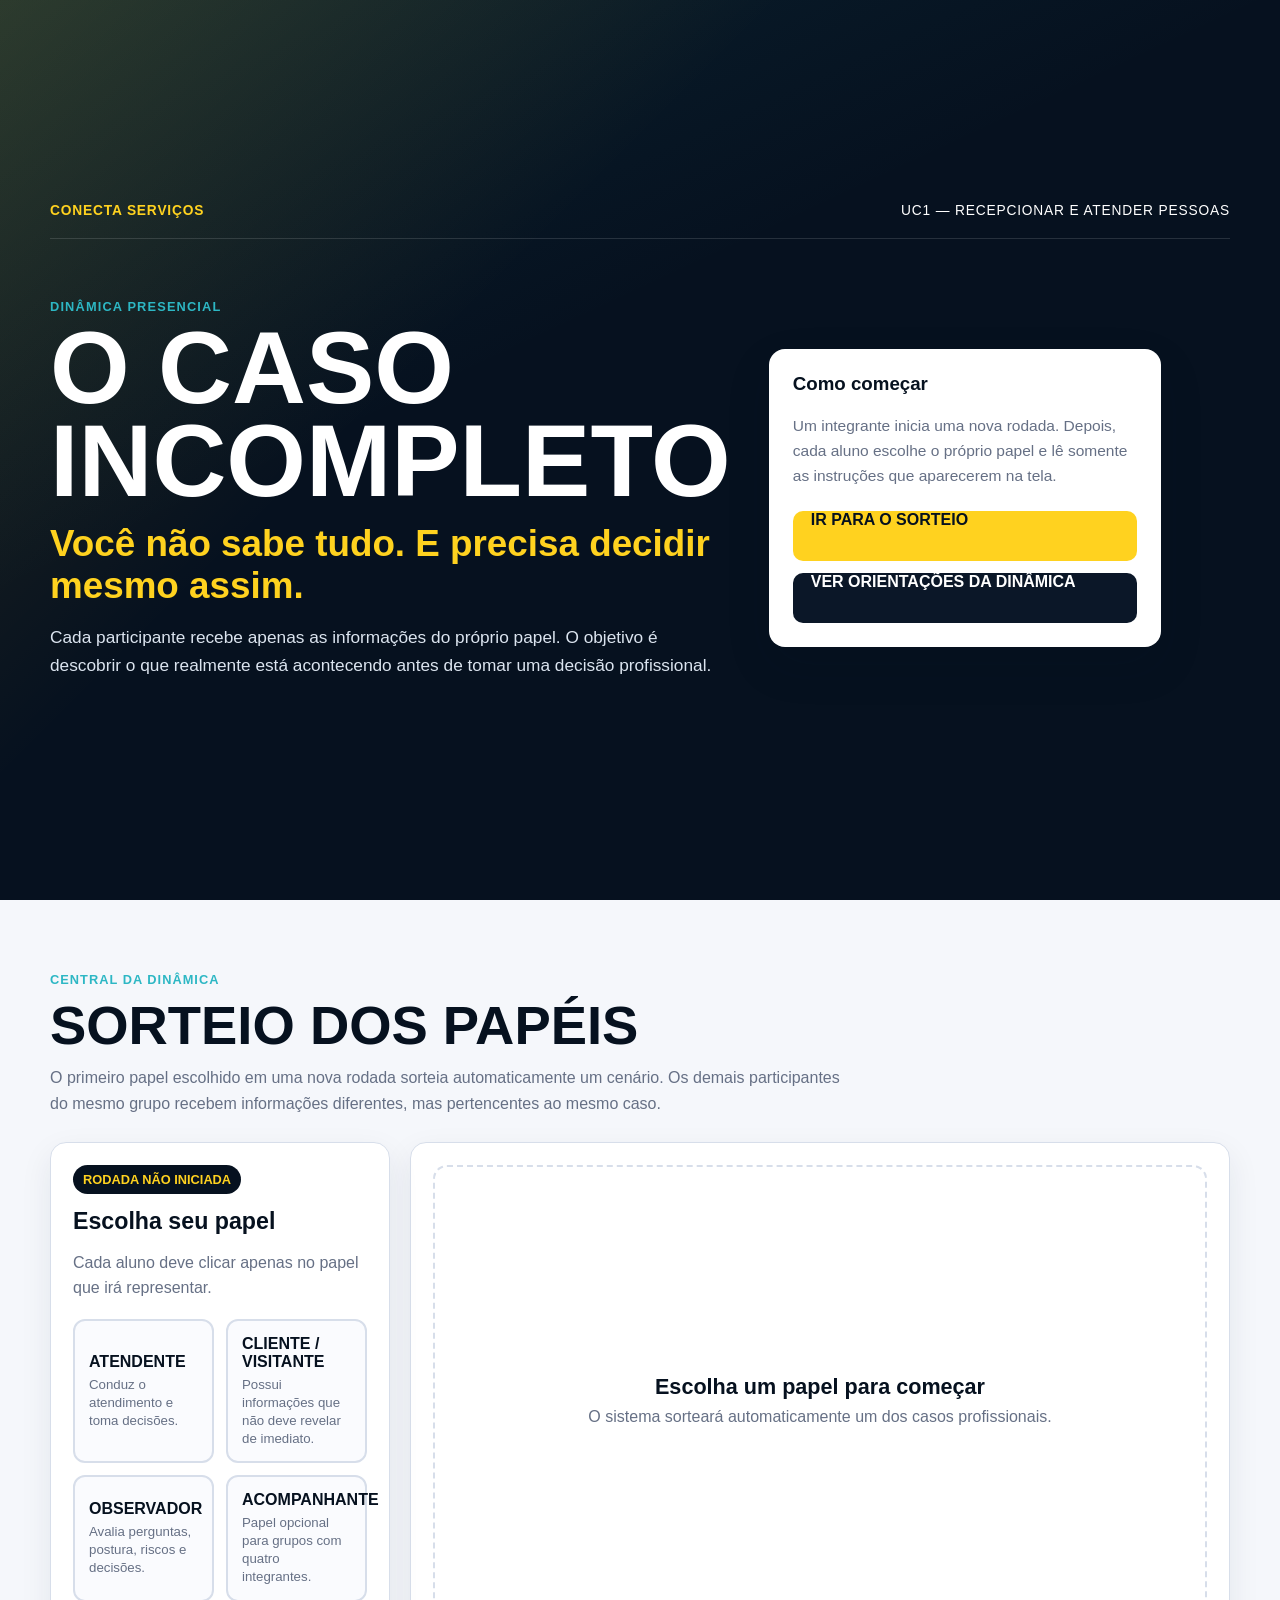
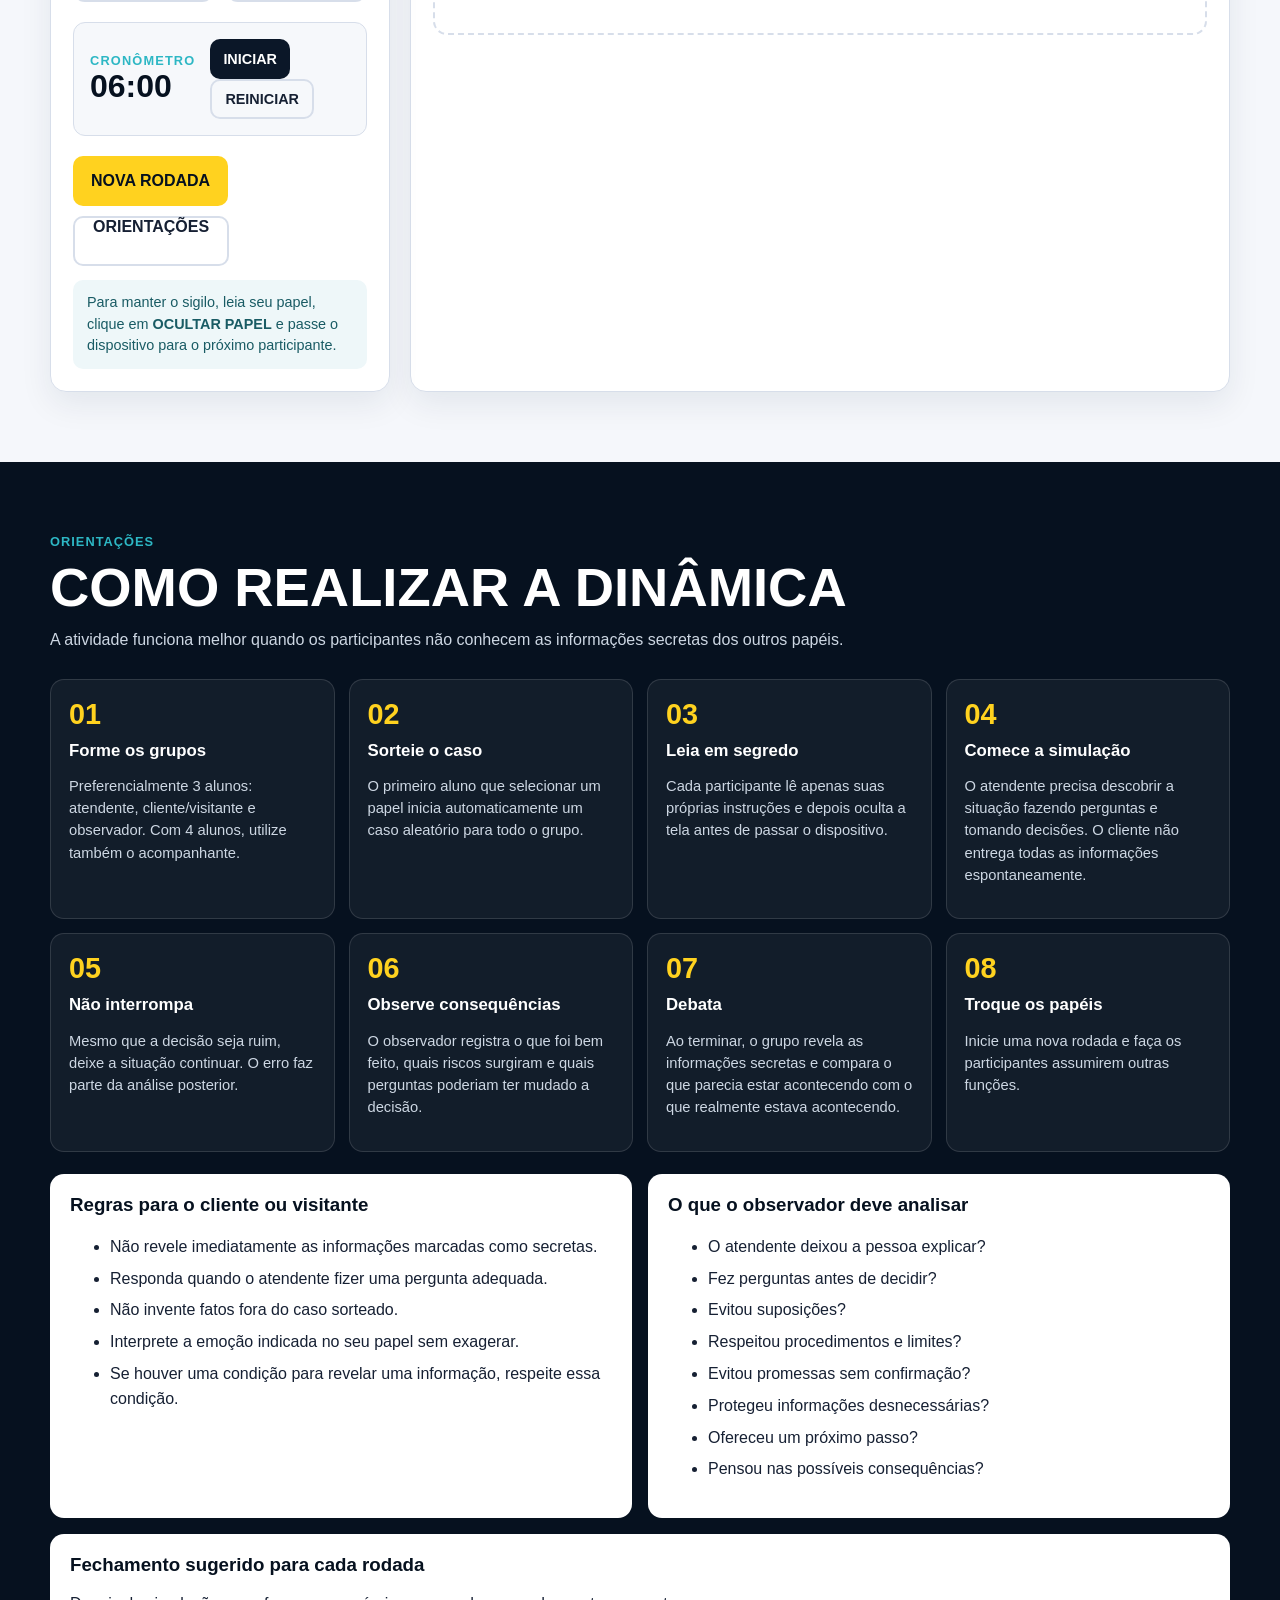
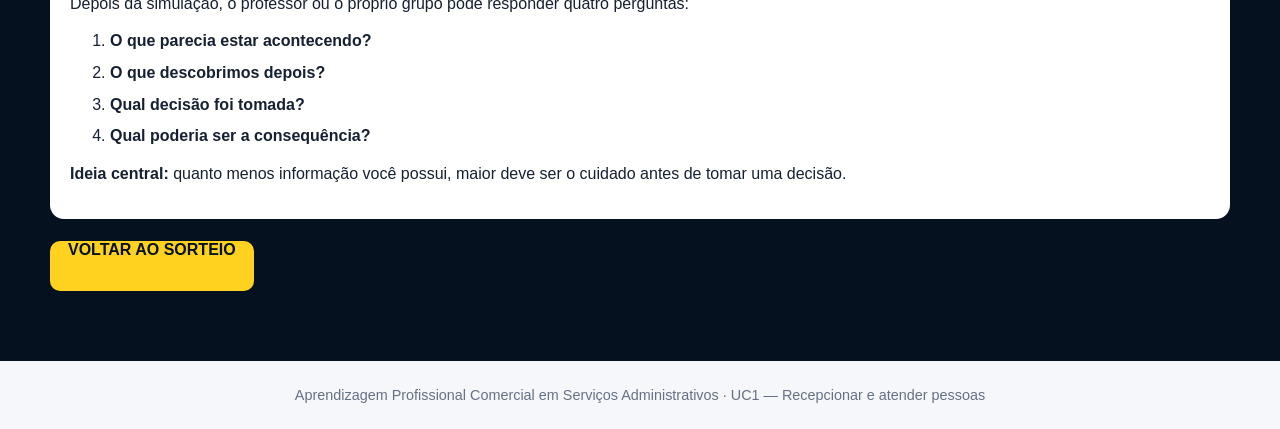
==== dinamica1_uc1.html @ 10988200 "enviando versão inicial dinamica 01" ====
<!DOCTYPE html>
<html lang="pt-BR">
<head>
<meta charset="UTF-8">
<meta name="viewport" content="width=device-width, initial-scale=1.0">
<title>Dinâmica — O Caso Incompleto | UC1</title>
<style>
:root{
  --navy:#06111f;
  --navy2:#0b1728;
  --navy3:#10243d;
  --yellow:#ffd21f;
  --white:#ffffff;
  --bg:#f5f7fb;
  --text:#162033;
  --muted:#667085;
  --line:#d7deea;
  --green:#168a4f;
  --greenSoft:#e8f7ef;
  --red:#bd2f2f;
  --redSoft:#fdeaea;
  --cyan:#2db7c4;
  --shadow:0 18px 45px rgba(6,17,31,.12);
}
*{box-sizing:border-box}
html{scroll-behavior:smooth}
body{
  margin:0;
  font-family:Arial,Helvetica,sans-serif;
  color:var(--text);
  background:var(--bg);
}
button{font:inherit}
a{text-decoration:none;color:inherit}
.hero{
  min-height:100vh;
  color:var(--white);
  background:
    linear-gradient(135deg,rgba(255,210,31,.14),transparent 36%),
    linear-gradient(155deg,rgba(45,183,196,.10),transparent 40%),
    var(--navy);
  display:flex;
  align-items:center;
  padding:32px 20px;
}
.hero-inner{
  width:min(1180px,100%);
  margin:auto;
}
.topline{
  display:flex;
  justify-content:space-between;
  gap:16px;
  align-items:center;
  padding-bottom:20px;
  border-bottom:1px solid rgba(255,255,255,.13);
  font-size:.86rem;
  text-transform:uppercase;
  letter-spacing:.06em;
}
.topline strong{color:var(--yellow)}
.hero-grid{
  display:grid;
  grid-template-columns:1.15fr .85fr;
  gap:38px;
  align-items:center;
  padding-top:60px;
}
.eyebrow{
  color:var(--cyan);
  font-weight:800;
  letter-spacing:.09em;
  text-transform:uppercase;
  font-size:.8rem;
}
h1{
  margin:8px 0 16px;
  font-size:clamp(3rem,8vw,6.7rem);
  line-height:.9;
  text-transform:uppercase;
  max-width:780px;
}
.hero h2{
  margin:0 0 16px;
  color:var(--yellow);
  font-size:clamp(1.4rem,3vw,2.3rem);
}
.hero p{
  color:#dbe4ef;
  font-size:1.08rem;
  line-height:1.6;
  max-width:760px;
}
.hero-card{
  background:var(--white);
  color:var(--text);
  border-radius:16px;
  padding:24px;
  box-shadow:var(--shadow);
}
.hero-card h3{margin-top:0;color:var(--navy)}
.hero-card p{color:var(--muted);font-size:.97rem}
.hero-actions{
  display:grid;
  gap:12px;
  margin-top:22px;
}
.btn{
  min-height:50px;
  border:0;
  border-radius:10px;
  padding:0 18px;
  font-weight:800;
  cursor:pointer;
  transition:.16s ease;
}
.btn:hover{transform:translateY(-1px)}
.btn-primary{background:var(--yellow);color:var(--navy)}
.btn-dark{background:var(--navy2);color:var(--white)}
.btn-outline{background:transparent;border:2px solid var(--line);color:var(--text)}
.btn-danger{background:var(--red);color:var(--white)}
.btn-small{min-height:40px;padding:0 13px;font-size:.9rem}
.section{
  width:min(1180px,calc(100% - 30px));
  margin:auto;
  padding:70px 0;
}
.section-title{
  margin-bottom:26px;
}
.section-title span{
  color:var(--cyan);
  font-size:.8rem;
  text-transform:uppercase;
  letter-spacing:.08em;
  font-weight:800;
}
.section-title h2{
  margin:6px 0 8px;
  color:var(--navy);
  font-size:clamp(2rem,5vw,3.4rem);
  text-transform:uppercase;
}
.section-title p{
  margin:0;
  color:var(--muted);
  line-height:1.6;
  max-width:800px;
}
.game-shell{
  display:grid;
  grid-template-columns:340px 1fr;
  gap:20px;
}
.panel{
  background:var(--white);
  border:1px solid var(--line);
  border-radius:16px;
  box-shadow:0 12px 32px rgba(16,36,61,.08);
  padding:22px;
}
.round-panel{
  position:sticky;
  top:16px;
  align-self:start;
}
.round-code{
  display:inline-block;
  padding:7px 10px;
  border-radius:999px;
  background:var(--navy);
  color:var(--yellow);
  font-weight:900;
  font-size:.8rem;
}
.round-panel h3{font-size:1.45rem;margin:14px 0 8px;color:var(--navy)}
.round-panel p{color:var(--muted);line-height:1.55}
.role-grid{
  display:grid;
  grid-template-columns:repeat(2,minmax(0,1fr));
  gap:12px;
  margin-top:18px;
}
.role-btn{
  min-height:88px;
  border:2px solid var(--line);
  background:#fafbfe;
  border-radius:12px;
  padding:14px;
  text-align:left;
  cursor:pointer;
  transition:.16s ease;
}
.role-btn:hover,.role-btn.active{
  border-color:var(--yellow);
  background:#fff9dc;
}
.role-btn strong{display:block;color:var(--navy);font-size:1rem}
.role-btn span{display:block;margin-top:5px;color:var(--muted);font-size:.83rem;line-height:1.35}
.play-area{
  min-height:520px;
}
.placeholder{
  min-height:470px;
  display:grid;
  place-items:center;
  text-align:center;
  border:2px dashed var(--line);
  border-radius:14px;
  color:var(--muted);
  padding:30px;
}
.placeholder strong{
  display:block;
  color:var(--navy);
  font-size:1.35rem;
  margin-bottom:8px;
}
.secret-card{
  display:none;
}
.secret-card.visible{display:block}
.secret-head{
  display:flex;
  justify-content:space-between;
  gap:16px;
  align-items:flex-start;
  margin-bottom:18px;
}
.secret-head h3{
  margin:5px 0 0;
  font-size:clamp(1.7rem,4vw,2.5rem);
  color:var(--navy);
}
.tag{
  display:inline-flex;
  align-items:center;
  padding:7px 10px;
  border-radius:999px;
  background:#eef3f8;
  color:var(--navy3);
  font-size:.76rem;
  font-weight:900;
  text-transform:uppercase;
}
.role-highlight{
  color:var(--yellow);
  background:var(--navy);
}
.scenario-box{
  border-left:6px solid var(--yellow);
  background:#fff9dd;
  padding:18px;
  border-radius:10px;
  margin:18px 0;
}
.scenario-box h4{margin:0 0 8px;color:var(--navy)}
.scenario-box p{margin:0;line-height:1.6}
.info-grid{
  display:grid;
  grid-template-columns:repeat(2,minmax(0,1fr));
  gap:12px;
  margin:18px 0;
}
.info-card{
  border:1px solid var(--line);
  background:#fbfcfe;
  border-radius:12px;
  padding:16px;
}
.info-card h4{margin:0 0 8px;color:var(--navy);font-size:.95rem}
.info-card p,.info-card li{color:var(--muted);line-height:1.5}
.info-card ul{padding-left:20px;margin:8px 0 0}
.secret{
  background:var(--redSoft);
  border-color:#f3bcbc;
}
.secret h4{color:var(--red)}
.goal{
  background:var(--greenSoft);
  border-color:#b8e4cc;
}
.goal h4{color:var(--green)}
.action-row{
  display:flex;
  flex-wrap:wrap;
  gap:10px;
  margin-top:20px;
}
.cover{
  display:none;
  min-height:470px;
  place-items:center;
  text-align:center;
  border-radius:14px;
  background:var(--navy);
  color:var(--white);
  padding:30px;
}
.cover.visible{display:grid}
.cover h3{font-size:2rem;margin:0 0 10px}
.cover p{color:#dbe4ef;max-width:540px}
.instructions{
  background:var(--navy);
  color:var(--white);
}
.instructions .section-title h2{color:var(--white)}
.instructions .section-title p{color:#cdd7e3}
.steps{
  display:grid;
  grid-template-columns:repeat(4,minmax(0,1fr));
  gap:14px;
}
.step{
  border:1px solid rgba(255,255,255,.13);
  border-radius:14px;
  padding:18px;
  background:rgba(255,255,255,.05);
}
.step strong{
  display:block;
  color:var(--yellow);
  font-size:1.8rem;
  margin-bottom:10px;
}
.step h3{margin:0 0 8px;font-size:1.05rem}
.step p{color:#cdd7e3;line-height:1.5;font-size:.92rem}
.rules-grid{
  margin-top:22px;
  display:grid;
  grid-template-columns:1fr 1fr;
  gap:16px;
}
.rules-card{
  background:var(--white);
  color:var(--text);
  border-radius:14px;
  padding:20px;
}
.rules-card h3{margin-top:0;color:var(--navy)}
.rules-card li{line-height:1.55;margin-bottom:7px}
.timer-box{
  margin-top:20px;
  display:flex;
  align-items:center;
  justify-content:space-between;
  gap:15px;
  padding:16px;
  background:#f6f8fb;
  border:1px solid var(--line);
  border-radius:12px;
}
.timer{
  font-size:2rem;
  color:var(--navy);
  font-weight:900;
  font-variant-numeric:tabular-nums;
}
.footer{
  padding:26px 16px;
  text-align:center;
  color:var(--muted);
  font-size:.9rem;
}
.notice{
  padding:12px 14px;
  border-radius:10px;
  background:#eef7f9;
  color:#195b64;
  font-size:.9rem;
  line-height:1.5;
  margin-top:14px;
}
@media(max-width:900px){
  .hero-grid,.game-shell{grid-template-columns:1fr}
  .round-panel{position:static}
  .steps{grid-template-columns:repeat(2,minmax(0,1fr))}
}
@media(max-width:620px){
  .hero{padding:20px 12px}
  .topline{flex-direction:column;align-items:flex-start}
  .hero-grid{padding-top:35px}
  .role-grid,.info-grid,.rules-grid,.steps{grid-template-columns:1fr}
  .secret-head{flex-direction:column}
  .action-row .btn{width:100%}
  .timer-box{flex-direction:column;align-items:stretch}
}
</style>
</head>
<body>

<section class="hero">
  <div class="hero-inner">
    <div class="topline">
      <strong>CONECTA SERVIÇOS</strong>
      <span>UC1 — Recepcionar e atender pessoas</span>
    </div>

    <div class="hero-grid">
      <div>
        <div class="eyebrow">Dinâmica presencial</div>
        <h1>O CASO INCOMPLETO</h1>
        <h2>Você não sabe tudo. E precisa decidir mesmo assim.</h2>
        <p>
          Cada participante recebe apenas as informações do próprio papel.
          O objetivo é descobrir o que realmente está acontecendo antes de tomar uma decisão profissional.
        </p>
      </div>

      <aside class="hero-card">
        <h3>Como começar</h3>
        <p>Um integrante inicia uma nova rodada. Depois, cada aluno escolhe o próprio papel e lê somente as instruções que aparecerem na tela.</p>
        <div class="hero-actions">
          <a href="#sorteio" class="btn btn-primary">IR PARA O SORTEIO</a>
          <a href="#orientacoes" class="btn btn-dark">VER ORIENTAÇÕES DA DINÂMICA</a>
        </div>
      </aside>
    </div>
  </div>
</section>

<section id="sorteio" class="section">
  <div class="section-title">
    <span>Central da dinâmica</span>
    <h2>Sorteio dos papéis</h2>
    <p>
      O primeiro papel escolhido em uma nova rodada sorteia automaticamente um cenário.
      Os demais participantes do mesmo grupo recebem informações diferentes, mas pertencentes ao mesmo caso.
    </p>
  </div>

  <div class="game-shell">
    <aside class="panel round-panel">
      <span id="codigoRodada" class="round-code">RODADA NÃO INICIADA</span>
      <h3>Escolha seu papel</h3>
      <p>Cada aluno deve clicar apenas no papel que irá representar.</p>

      <div class="role-grid">
        <button class="role-btn" data-role="atendente">
          <strong>ATENDENTE</strong>
          <span>Conduz o atendimento e toma decisões.</span>
        </button>
        <button class="role-btn" data-role="cliente">
          <strong>CLIENTE / VISITANTE</strong>
          <span>Possui informações que não deve revelar de imediato.</span>
        </button>
        <button class="role-btn" data-role="observador">
          <strong>OBSERVADOR</strong>
          <span>Avalia perguntas, postura, riscos e decisões.</span>
        </button>
        <button class="role-btn" data-role="acompanhante">
          <strong>ACOMPANHANTE</strong>
          <span>Papel opcional para grupos com quatro integrantes.</span>
        </button>
      </div>

      <div class="timer-box">
        <div>
          <div class="eyebrow">Cronômetro</div>
          <div id="timer" class="timer">06:00</div>
        </div>
        <div>
          <button id="btnTimer" class="btn btn-dark btn-small">INICIAR</button>
          <button id="btnResetTimer" class="btn btn-outline btn-small">REINICIAR</button>
        </div>
      </div>

      <div class="action-row">
        <button id="novaRodada" class="btn btn-primary">NOVA RODADA</button>
        <a href="#orientacoes" class="btn btn-outline">ORIENTAÇÕES</a>
      </div>

      <div class="notice">
        Para manter o sigilo, leia seu papel, clique em <strong>OCULTAR PAPEL</strong> e passe o dispositivo para o próximo participante.
      </div>
    </aside>

    <main class="panel play-area">
      <div id="placeholder" class="placeholder">
        <div>
          <strong>Escolha um papel para começar</strong>
          <span>O sistema sorteará automaticamente um dos casos profissionais.</span>
        </div>
      </div>

      <div id="secretCard" class="secret-card">
        <div class="secret-head">
          <div>
            <span id="papelTag" class="tag role-highlight">PAPEL</span>
            <h3 id="papelTitulo">Papel</h3>
          </div>
          <span id="cenarioTag" class="tag">CASO</span>
        </div>

        <div class="scenario-box">
          <h4>Situação inicial</h4>
          <p id="situacaoTexto"></p>
        </div>

        <div id="infoGrid" class="info-grid"></div>

        <div class="action-row">
          <button id="ocultarPapel" class="btn btn-dark">OCULTAR PAPEL</button>
          <button id="sortearOutroMesmoPapel" class="btn btn-outline">NOVO CASO PARA ESTE PAPEL</button>
        </div>
      </div>

      <div id="cover" class="cover">
        <div>
          <h3>Papel ocultado</h3>
          <p>Passe o dispositivo para o próximo participante. Ele deve escolher apenas o próprio papel.</p>
          <button id="voltarEscolha" class="btn btn-primary">ESCOLHER OUTRO PAPEL</button>
        </div>
      </div>
    </main>
  </div>
</section>

<section id="orientacoes" class="instructions">
  <div class="section">
    <div class="section-title">
      <span>Orientações</span>
      <h2>Como realizar a dinâmica</h2>
      <p>
        A atividade funciona melhor quando os participantes não conhecem as informações secretas dos outros papéis.
      </p>
    </div>

    <div class="steps">
      <article class="step">
        <strong>01</strong>
        <h3>Forme os grupos</h3>
        <p>Preferencialmente 3 alunos: atendente, cliente/visitante e observador. Com 4 alunos, utilize também o acompanhante.</p>
      </article>

      <article class="step">
        <strong>02</strong>
        <h3>Sorteie o caso</h3>
        <p>O primeiro aluno que selecionar um papel inicia automaticamente um caso aleatório para todo o grupo.</p>
      </article>

      <article class="step">
        <strong>03</strong>
        <h3>Leia em segredo</h3>
        <p>Cada participante lê apenas suas próprias instruções e depois oculta a tela antes de passar o dispositivo.</p>
      </article>

      <article class="step">
        <strong>04</strong>
        <h3>Comece a simulação</h3>
        <p>O atendente precisa descobrir a situação fazendo perguntas e tomando decisões. O cliente não entrega todas as informações espontaneamente.</p>
      </article>

      <article class="step">
        <strong>05</strong>
        <h3>Não interrompa</h3>
        <p>Mesmo que a decisão seja ruim, deixe a situação continuar. O erro faz parte da análise posterior.</p>
      </article>

      <article class="step">
        <strong>06</strong>
        <h3>Observe consequências</h3>
        <p>O observador registra o que foi bem feito, quais riscos surgiram e quais perguntas poderiam ter mudado a decisão.</p>
      </article>

      <article class="step">
        <strong>07</strong>
        <h3>Debata</h3>
        <p>Ao terminar, o grupo revela as informações secretas e compara o que parecia estar acontecendo com o que realmente estava acontecendo.</p>
      </article>

      <article class="step">
        <strong>08</strong>
        <h3>Troque os papéis</h3>
        <p>Inicie uma nova rodada e faça os participantes assumirem outras funções.</p>
      </article>
    </div>

    <div class="rules-grid">
      <article class="rules-card">
        <h3>Regras para o cliente ou visitante</h3>
        <ul>
          <li>Não revele imediatamente as informações marcadas como secretas.</li>
          <li>Responda quando o atendente fizer uma pergunta adequada.</li>
          <li>Não invente fatos fora do caso sorteado.</li>
          <li>Interprete a emoção indicada no seu papel sem exagerar.</li>
          <li>Se houver uma condição para revelar uma informação, respeite essa condição.</li>
        </ul>
      </article>

      <article class="rules-card">
        <h3>O que o observador deve analisar</h3>
        <ul>
          <li>O atendente deixou a pessoa explicar?</li>
          <li>Fez perguntas antes de decidir?</li>
          <li>Evitou suposições?</li>
          <li>Respeitou procedimentos e limites?</li>
          <li>Evitou promessas sem confirmação?</li>
          <li>Protegeu informações desnecessárias?</li>
          <li>Ofereceu um próximo passo?</li>
          <li>Pensou nas possíveis consequências?</li>
        </ul>
      </article>
    </div>

    <div class="rules-card" style="margin-top:16px">
      <h3>Fechamento sugerido para cada rodada</h3>
      <p>Depois da simulação, o professor ou o próprio grupo pode responder quatro perguntas:</p>
      <ol>
        <li><strong>O que parecia estar acontecendo?</strong></li>
        <li><strong>O que descobrimos depois?</strong></li>
        <li><strong>Qual decisão foi tomada?</strong></li>
        <li><strong>Qual poderia ser a consequência?</strong></li>
      </ol>
      <p><strong>Ideia central:</strong> quanto menos informação você possui, maior deve ser o cuidado antes de tomar uma decisão.</p>
    </div>

    <div class="action-row" style="margin-top:22px">
      <a href="#sorteio" class="btn btn-primary">VOLTAR AO SORTEIO</a>
    </div>
  </div>
</section>

<footer class="footer">
  Aprendizagem Profissional Comercial em Serviços Administrativos · UC1 — Recepcionar e atender pessoas
</footer>

<script>
const cenarios = [
  {
    id:"C01",
    titulo:"A terceira tentativa",
    situacao:"Um cliente chega à recepção irritado dizendo que já tentou resolver o mesmo problema outras vezes.",
    atendente:{
      objetivo:"Descobrir o que aconteceu antes de decidir como encaminhar.",
      informacoes:[
        "Você não participou dos atendimentos anteriores.",
        "O cliente demonstra irritação e fala em tom mais alto.",
        "Você pode consultar o histórico apenas depois de identificar corretamente a demanda."
      ],
      alerta:"Não assuma imediatamente que o cliente está certo ou errado.",
      meta:"Acolher sem assumir culpa e investigar antes de prometer qualquer solução."
    },
    cliente:{
      objetivo:"Você quer que alguém finalmente dê atenção ao seu problema.",
      informacoes:[
        "Você procurou atendimento duas vezes antes.",
        "Na primeira vez recebeu uma orientação incompleta.",
        "Na segunda vez foi encaminhado para outro setor e saiu sem resposta."
      ],
      segredo:"Você ainda não abriu um protocolo formal. Só conte isso se perguntarem se existe número de protocolo, registro ou comprovante de atendimento.",
      comportamento:"Comece irritado. Se o atendente demonstrar atenção e fizer perguntas objetivas, reduza gradualmente o tom."
    },
    observador:{
      objetivo:"Observar se o atendente separa emoção de fato.",
      criterios:[
        "Deixou o cliente explicar sem interromper?",
        "Fez perguntas sobre tentativas anteriores?",
        "Verificou se existe registro ou protocolo?",
        "Evitou entrar em confronto?",
        "Evitou prometer solução imediata?"
      ],
      risco:"Responder defensivamente pode transformar a frustração do cliente em conflito pessoal."
    },
    acompanhante:{
      objetivo:"Papel opcional: você é outro cliente aguardando e presencia a situação.",
      informacoes:[
        "Você começa a demonstrar impaciência com a demora.",
        "Se o atendente ignorar completamente a fila, pergunte quanto tempo ainda vai demorar."
      ],
      segredo:"Seu papel serve para aumentar a pressão do ambiente, não para interferir no problema principal."
    }
  },
  {
    id:"C02",
    titulo:"Só apontar não resolveu",
    situacao:"Um visitante precisa chegar a uma sala que fica em uma área pouco conhecida do prédio.",
    atendente:{
      objetivo:"Orientar de forma suficiente para que a pessoa consiga chegar ao local.",
      informacoes:[
        "O setor fica no segundo corredor, após uma porta de vidro, sala 8.",
        "A sinalização do corredor está parcialmente encoberta.",
        "Você não pode abandonar a recepção naquele momento."
      ],
      alerta:"Apenas apontar o corredor pode não ser suficiente.",
      meta:"Dar referências claras e informar o que a pessoa deve fazer se não encontrar o local."
    },
    cliente:{
      objetivo:"Encontrar a sala correta sem parecer perdido.",
      informacoes:[
        "Você nunca esteve no prédio.",
        "Você tem dificuldade de memorizar instruções muito longas.",
        "Você não quer admitir de imediato que está confuso."
      ],
      segredo:"Se o atendente apenas apontar ou usar instruções vagas, siga a orientação e depois diga que não encontrou.",
      comportamento:"Se a orientação for detalhada e houver confirmação, diga que compreendeu."
    },
    observador:{
      objetivo:"Avaliar a qualidade da orientação.",
      criterios:[
        "O atendente utilizou referências claras?",
        "Evitou orientação vaga como 'é ali'?",
        "Confirmou se a pessoa entendeu?",
        "Ofereceu um próximo passo caso ela não encontrasse?"
      ],
      risco:"Informação insuficiente pode gerar retorno, retrabalho e frustração."
    },
    acompanhante:{
      objetivo:"Papel opcional: você está passando pelo local e parece conhecer o prédio.",
      informacoes:[
        "Não ajude espontaneamente.",
        "Se o atendente transferir a responsabilidade para você, demonstre surpresa."
      ],
      segredo:"O atendente não deve simplesmente terceirizar a orientação para qualquer pessoa."
    }
  },
  {
    id:"C03",
    titulo:"Ele me conhece",
    situacao:"Um visitante quer entrar para falar com o gerente sem estar agendado.",
    atendente:{
      objetivo:"Manter o procedimento sem criar confronto desnecessário.",
      informacoes:[
        "A empresa exige confirmação antes de liberar visitantes.",
        "O gerente está no prédio.",
        "Você não sabe se o gerente conhece realmente a pessoa."
      ],
      alerta:"Conhecer alguém não substitui autorização.",
      meta:"Explicar o limite e verificar disponibilidade antes de liberar acesso."
    },
    cliente:{
      objetivo:"Convencer o atendente a deixar você entrar.",
      informacoes:[
        "Você realmente conhece o gerente.",
        "Já esteve na empresa outras vezes.",
        "Hoje você não possui agendamento."
      ],
      segredo:"Só revele que não tem agendamento se perguntarem diretamente.",
      comportamento:"Insista duas vezes usando a frase 'Ele me conhece, é só falar meu nome'."
    },
    observador:{
      objetivo:"Observar se o atendente mantém firmeza sem ser agressivo.",
      criterios:[
        "Confirmou se existia agendamento?",
        "Explicou o procedimento?",
        "Verificou a disponibilidade?",
        "Evitou liberar acesso apenas pela insistência?",
        "Ofereceu alternativa?"
      ],
      risco:"A quebra de procedimento pode expor reuniões, informações e pessoas."
    },
    acompanhante:{
      objetivo:"Papel opcional: você é colega do visitante.",
      informacoes:[
        "Reforce que vocês já estiveram ali antes.",
        "Diga que será 'só um minuto'."
      ],
      segredo:"Seu papel é testar se a pressão social altera a decisão do atendente."
    }
  },
  {
    id:"C04",
    titulo:"É rapidinho",
    situacao:"Um conhecido do atendente chega enquanto há outras pessoas aguardando.",
    atendente:{
      objetivo:"Separar relação pessoal de responsabilidade profissional.",
      informacoes:[
        "Existe uma pequena fila.",
        "O conhecido não possui prioridade registrada.",
        "O assunto dele pode ser atendido normalmente pela ordem."
      ],
      alerta:"Rapidez não significa prioridade.",
      meta:"Manter a ordem sem tratar o conhecido de forma hostil."
    },
    cliente:{
      objetivo:"Conseguir ser atendido antes dos demais.",
      informacoes:[
        "Você conhece o atendente fora do trabalho.",
        "Seu assunto realmente pode levar poucos minutos.",
        "Você não possui urgência nem prioridade."
      ],
      segredo:"Não diga espontaneamente que não existe urgência. Se perguntarem, admita.",
      comportamento:"Use frases como 'é rapidinho' e 'você sabe que eu não demoro'."
    },
    observador:{
      objetivo:"Avaliar imparcialidade e coerência.",
      criterios:[
        "O atendente verificou se existia urgência real?",
        "Manteve a ordem de atendimento?",
        "Evitou favorecimento?",
        "Explicou a decisão de modo respeitoso?"
      ],
      risco:"Pequenas exceções podem gerar sensação de injustiça e perda de confiança."
    },
    acompanhante:{
      objetivo:"Você é uma pessoa da fila.",
      informacoes:[
        "Você chegou antes do conhecido.",
        "Se ele for atendido primeiro, pergunte por que a ordem não foi respeitada."
      ],
      segredo:"Não reclame se o atendente mantiver a ordem."
    }
  },
  {
    id:"C05",
    titulo:"Todo mundo já sabe",
    situacao:"Circula na empresa um comentário de que uma gerente poderá sair do cargo.",
    atendente:{
      objetivo:"Diferenciar rumor de informação autorizada.",
      informacoes:[
        "Você ouviu dois funcionários comentando o assunto.",
        "Não existe comunicado oficial.",
        "A pessoa que pergunta não explicou por que quer saber."
      ],
      alerta:"Ouvir uma informação não significa estar autorizado a divulgá-la.",
      meta:"Não confirmar rumor e manter a comunicação baseada em informações oficiais."
    },
    cliente:{
      objetivo:"Descobrir se a gerente realmente vai sair.",
      informacoes:[
        "Você ouviu o boato fora da empresa.",
        "Você conhece alguém que trabalha no local.",
        "Você tenta confirmar dizendo que 'todo mundo já sabe'."
      ],
      segredo:"Você não possui nenhuma fonte oficial.",
      comportamento:"Tente obter pelo menos uma confirmação indireta do atendente."
    },
    observador:{
      objetivo:"Avaliar responsabilidade sobre informações.",
      criterios:[
        "O atendente evitou confirmar algo não oficial?",
        "Evitou dizer 'ouvi falar'?",
        "Diferenciou informação pública de interna?",
        "Manteve discrição?"
      ],
      risco:"Uma informação falsa ou incompleta pode causar constrangimento, conflito e dano à reputação."
    },
    acompanhante:{
      objetivo:"Papel opcional: você é um funcionário que passa pela recepção.",
      informacoes:[
        "Você faz um comentário ambíguo: 'Esse assunto está dando o que falar'."
      ],
      segredo:"Seu comentário não confirma nada. Observe se o atendente usa isso como prova."
    }
  },
  {
    id:"C06",
    titulo:"Não sei direito o que vim resolver",
    situacao:"Uma pessoa chega dizendo que foi orientada por um familiar a procurar a empresa, mas não sabe exatamente qual serviço precisa.",
    atendente:{
      objetivo:"Descobrir a necessidade sem constranger nem usar linguagem desnecessariamente técnica.",
      informacoes:[
        "A pessoa trouxe um papel impresso.",
        "O documento possui uma referência a atualização cadastral.",
        "Mais de um setor poderia parecer adequado à primeira vista."
      ],
      alerta:"Encaminhar sem compreender pode gerar novo deslocamento.",
      meta:"Fazer perguntas simples e usar linguagem que a pessoa compreenda."
    },
    cliente:{
      objetivo:"Conseguir ajuda mesmo sem saber explicar bem a demanda.",
      informacoes:[
        "Seu filho pediu que você trouxesse o papel.",
        "Você não sabe o significado de 'atualização cadastral'.",
        "Você se sente um pouco constrangido por não entender."
      ],
      segredo:"O papel informa que é necessário atualizar telefone e endereço do cadastro. Só mostre o documento se o atendente perguntar se você trouxe algo.",
      comportamento:"Se o atendente usar muitas siglas, diga que não entendeu."
    },
    observador:{
      objetivo:"Avaliar adequação da linguagem e investigação.",
      criterios:[
        "O atendente usou linguagem clara?",
        "Perguntou se havia documento ou orientação recebida?",
        "Evitou demonstrar impaciência?",
        "Confirmou a necessidade antes de encaminhar?"
      ],
      risco:"Linguagem excessivamente técnica pode afastar a pessoa e aumentar o erro."
    },
    acompanhante:{
      objetivo:"Papel opcional: você é o familiar que está disponível por telefone.",
      informacoes:[
        "Só participe se o atendente sugerir contato para esclarecer algo que não esteja no documento."
      ],
      segredo:"Você sabe que o objetivo é apenas atualizar telefone e endereço."
    }
  },
  {
    id:"C07",
    titulo:"A aparência decidiu antes da conversa",
    situacao:"Um cliente vestido de forma simples demonstra interesse por um serviço de alto valor.",
    atendente:{
      objetivo:"Atender com base na demanda real, não em suposições sobre aparência.",
      informacoes:[
        "O serviço possui opções básicas e premium.",
        "O cliente perguntou diretamente pela opção premium.",
        "Você não possui nenhuma informação financeira sobre ele."
      ],
      alerta:"A aparência não fornece dados confiáveis sobre capacidade ou interesse.",
      meta:"Apresentar a informação solicitada sem julgamento prévio."
    },
    cliente:{
      objetivo:"Obter informações sobre a opção premium.",
      informacoes:[
        "Você já pesquisou o serviço anteriormente.",
        "Você pretende contratar a opção mais completa.",
        "Você está vestido de maneira simples porque veio diretamente de outra atividade."
      ],
      segredo:"Você já possui orçamento para a contratação. Só mencione isso se perguntarem de forma profissional sobre faixa de investimento ou necessidade.",
      comportamento:"Observe se o atendente tenta empurrar automaticamente a opção mais barata."
    },
    observador:{
      objetivo:"Identificar estereótipos e tratamento desigual.",
      criterios:[
        "O atendente ouviu o pedido real?",
        "Presumiu capacidade financeira?",
        "Apresentou a opção solicitada?",
        "Manteve o mesmo nível de respeito?"
      ],
      risco:"Suposições baseadas em aparência podem gerar discriminação e perda de oportunidade."
    },
    acompanhante:{
      objetivo:"Papel opcional: você acompanha o cliente.",
      informacoes:[
        "Você está usando roupa social e fala de maneira formal.",
        "Não intervenha inicialmente."
      ],
      segredo:"Observe se o atendente passa a falar mais com você do que com o cliente principal."
    }
  },
  {
    id:"C08",
    titulo:"Fale comigo",
    situacao:"Uma pessoa com deficiência visual chega acompanhada para resolver uma demanda administrativa.",
    atendente:{
      objetivo:"Respeitar autonomia e oferecer apoio sem impor ajuda.",
      informacoes:[
        "A pessoa é capaz de explicar a própria necessidade.",
        "O acompanhante está próximo e pode tentar responder.",
        "O setor de destino fica em outra sala."
      ],
      alerta:"A presença do acompanhante não transforma a pessoa em espectadora do próprio atendimento.",
      meta:"Falar diretamente com a pessoa e perguntar se deseja auxílio para o deslocamento."
    },
    cliente:{
      objetivo:"Resolver sua demanda sendo tratado diretamente.",
      informacoes:[
        "Você consegue explicar tudo normalmente.",
        "Você aceita ajuda para chegar à outra sala.",
        "Prefere ser avisado antes de qualquer contato físico."
      ],
      segredo:"Se o atendente falar somente com seu acompanhante, pergunte: 'Você pode falar comigo, por favor?'",
      comportamento:"Responda diretamente quando for tratado diretamente."
    },
    observador:{
      objetivo:"Avaliar autonomia, respeito e oferta de ajuda.",
      criterios:[
        "O atendente falou com a pessoa principal?",
        "Perguntou antes de oferecer auxílio físico?",
        "Evitou pressupor incapacidade?",
        "Explicou o deslocamento?"
      ],
      risco:"Ajudar sem perguntar pode retirar autonomia e causar desconforto."
    },
    acompanhante:{
      objetivo:"Você acompanha a pessoa e tende a responder por ela.",
      informacoes:[
        "Nas duas primeiras perguntas, tente responder antes da pessoa.",
        "Se o atendente direcionar corretamente a conversa à pessoa, recue e deixe que ela responda."
      ],
      segredo:"Seu papel testa se o atendente consegue manter o foco na pessoa atendida."
    }
  },
  {
    id:"C09",
    titulo:"O sistema diz uma coisa",
    situacao:"Um cliente afirma ter recebido um prazo diferente daquele registrado no sistema.",
    atendente:{
      objetivo:"Verificar a divergência sem transformar a conversa em disputa.",
      informacoes:[
        "O sistema registra quarta-feira.",
        "O cliente afirma que alguém informou sexta-feira.",
        "Você não sabe quem teria fornecido a informação."
      ],
      alerta:"Sistema e cliente podem possuir partes diferentes da história.",
      meta:"Buscar a origem da divergência antes de concluir quem está certo."
    },
    cliente:{
      objetivo:"Fazer a empresa reconhecer o prazo que você acredita ter recebido.",
      informacoes:[
        "Você tem convicção de que ouviu sexta-feira.",
        "Você não lembra o nome da pessoa que informou.",
        "A conversa aconteceu por telefone."
      ],
      segredo:"Você anotou apenas 'sexta' em um papel, sem data, horário ou nome. Mostre somente se perguntarem se possui algum registro.",
      comportamento:"Fique firme, mas não agressivo."
    },
    observador:{
      objetivo:"Avaliar investigação e linguagem de confronto.",
      criterios:[
        "O atendente evitou dizer 'você está errado'?",
        "Perguntou sobre origem da informação?",
        "Buscou evidências disponíveis?",
        "Evitou prometer correção sem verificar?"
      ],
      risco:"Transformar divergência em disputa pessoal dificulta encontrar a origem do erro."
    },
    acompanhante:{
      objetivo:"Papel opcional: você estava com o cliente no dia da ligação.",
      informacoes:[
        "Você lembra que ele comentou sobre sexta-feira depois da ligação, mas não ouviu a conversa."
      ],
      segredo:"Seu relato não confirma o que realmente foi dito ao telefone."
    }
  },
  {
    id:"C10",
    titulo:"Ele está, mas não pode atender",
    situacao:"Um visitante pergunta se o gerente está na empresa. O gerente está no local, mas pediu que não fosse interrompido.",
    atendente:{
      objetivo:"Ser verdadeiro sem expor informações internas desnecessárias.",
      informacoes:[
        "O gerente está em reunião.",
        "Ele não autorizou interrupções.",
        "Você pode registrar a solicitação e contato do visitante."
      ],
      alerta:"Dizer toda a informação disponível não é sempre necessário para orientar.",
      meta:"Comunicar indisponibilidade de forma verdadeira e oferecer alternativa."
    },
    cliente:{
      objetivo:"Conseguir falar com o gerente naquele momento.",
      informacoes:[
        "Você acredita que o assunto é importante.",
        "Você não possui horário marcado.",
        "Você vai perguntar diretamente: 'Mas ele está aí dentro?'"
      ],
      segredo:"Seu assunto pode ser registrado e tratado depois; não existe emergência real.",
      comportamento:"Insista uma vez para saber se o gerente está fisicamente presente."
    },
    observador:{
      objetivo:"Avaliar discrição e precisão da resposta.",
      criterios:[
        "O atendente evitou mentir?",
        "Evitou expor detalhes desnecessários?",
        "Informou indisponibilidade?",
        "Ofereceu registro ou retorno?"
      ],
      risco:"Uma verdade dita sem contexto pode gerar interpretação negativa e conflito."
    },
    acompanhante:{
      objetivo:"Papel opcional: você é assistente do gerente.",
      informacoes:[
        "Você passou anteriormente a orientação: 'Não interromper durante a reunião'."
      ],
      segredo:"Você não precisa aparecer na cena, a menos que o atendente queira confirmar o procedimento."
    }
  },
  {
    id:"C11",
    titulo:"Rápido demais",
    situacao:"Há uma fila na recepção e o atendente sente pressão para reduzir o tempo de cada atendimento.",
    atendente:{
      objetivo:"Equilibrar agilidade e compreensão da demanda.",
      informacoes:[
        "Há cinco pessoas aguardando.",
        "Dois setores possuem nomes parecidos.",
        "Encaminhamentos errados costumam fazer as pessoas retornar à recepção."
      ],
      alerta:"Velocidade não é eficiência quando gera retrabalho.",
      meta:"Fazer perguntas mínimas suficientes antes de encaminhar."
    },
    cliente:{
      objetivo:"Resolver uma alteração em um contrato.",
      informacoes:[
        "Você diz inicialmente apenas: 'Preciso resolver um negócio do meu contrato'.",
        "O assunto é alteração de dados cadastrais.",
        "Você não sabe qual setor faz isso."
      ],
      segredo:"Só explique que é alteração de endereço se perguntarem o que exatamente precisa mudar.",
      comportamento:"Se o atendente perguntar apenas 'qual setor?', diga que não sabe."
    },
    observador:{
      objetivo:"Avaliar se a pressa prejudica a qualidade.",
      criterios:[
        "O atendente fez pergunta suficiente para identificar a demanda?",
        "Evita encaminhar no chute?",
        "Mantém comunicação objetiva?",
        "Reduz retrabalho?"
      ],
      risco:"Um atendimento de poucos segundos pode gerar vários minutos de retrabalho."
    },
    acompanhante:{
      objetivo:"Você é uma pessoa da fila demonstrando pressa.",
      informacoes:[
        "Olhe para o relógio e pergunte uma vez se vai demorar."
      ],
      segredo:"Seu papel aumenta a pressão para que o atendente tome atalhos."
    }
  },
  {
    id:"C12",
    titulo:"Promete que resolve hoje?",
    situacao:"Um cliente pressiona o atendente por uma garantia de prazo que ainda não foi confirmada pelo setor responsável.",
    atendente:{
      objetivo:"Administrar expectativa sem criar uma promessa que não pode garantir.",
      informacoes:[
        "O setor responsável ainda não respondeu.",
        "A solicitação pode levar até três dias úteis.",
        "Você pode registrar urgência, mas não definir sozinho o prazo."
      ],
      alerta:"Prometer para acalmar agora pode criar um problema maior depois.",
      meta:"Ser transparente, registrar urgência e explicar como ocorrerá o retorno."
    },
    cliente:{
      objetivo:"Conseguir a promessa de que tudo estará resolvido hoje.",
      informacoes:[
        "Você precisa da solução o quanto antes.",
        "Você acredita que insistir pode acelerar.",
        "Você não recebeu nenhum prazo oficial ainda."
      ],
      segredo:"Você aceitaria um retorno claro com protocolo e previsão realista, mas inicialmente insiste na garantia de hoje.",
      comportamento:"Pergunte duas vezes: 'Mas você garante que resolve hoje?'"
    },
    observador:{
      objetivo:"Avaliar gestão de expectativa e responsabilidade.",
      criterios:[
        "O atendente evitou promessa sem confirmação?",
        "Reconheceu a urgência?",
        "Explicou o que pode realmente fazer?",
        "Criou um próximo passo verificável?"
      ],
      risco:"Promessas sem controle aumentam frustração e reduzem confiança."
    },
    acompanhante:{
      objetivo:"Papel opcional: você é colega do atendente.",
      informacoes:[
        "Você comenta baixo: 'Fala que vai resolver hoje só para ele ir embora'."
      ],
      segredo:"Seu papel testa se o atendente cede à pressão interna por uma solução fácil."
    }
  }
];

let rodadaAtual = null;
let papelAtual = null;
let timerSegundos = 360;
let timerIntervalo = null;
let timerRodando = false;

const placeholder = document.getElementById("placeholder");
const secretCard = document.getElementById("secretCard");
const cover = document.getElementById("cover");
const papelTag = document.getElementById("papelTag");
const papelTitulo = document.getElementById("papelTitulo");
const cenarioTag = document.getElementById("cenarioTag");
const situacaoTexto = document.getElementById("situacaoTexto");
const infoGrid = document.getElementById("infoGrid");
const codigoRodada = document.getElementById("codigoRodada");
const timerEl = document.getElementById("timer");

function aleatorio(lista){
  return lista[Math.floor(Math.random()*lista.length)];
}

function novaRodada(forcarDiferente=false){
  let novo = aleatorio(cenarios);
  if(forcarDiferente && rodadaAtual && cenarios.length > 1){
    while(novo.id === rodadaAtual.id) novo = aleatorio(cenarios);
  }
  rodadaAtual = novo;
  papelAtual = null;
  codigoRodada.textContent = `RODADA ${novo.id} · ${novo.titulo.toUpperCase()}`;
  document.querySelectorAll(".role-btn").forEach(b=>b.classList.remove("active"));
  placeholder.style.display = "grid";
  secretCard.classList.remove("visible");
  cover.classList.remove("visible");
  reiniciarTimer();
}

function iniciarRodadaSeNecessario(){
  if(!rodadaAtual) novaRodada();
}

function tituloPapel(role){
  return {
    atendente:"ATENDENTE",
    cliente:"CLIENTE / VISITANTE",
    observador:"OBSERVADOR",
    acompanhante:"ACOMPANHANTE"
  }[role] || role.toUpperCase();
}

function montarLista(itens){
  if(!Array.isArray(itens)) return `<p>${itens || ""}</p>`;
  return `<ul>${itens.map(i=>`<li>${i}</li>`).join("")}</ul>`;
}

function revelarPapel(role){
  iniciarRodadaSeNecessario();
  papelAtual = role;
  const dados = rodadaAtual[role];

  document.querySelectorAll(".role-btn").forEach(b=>{
    b.classList.toggle("active", b.dataset.role === role);
  });

  papelTag.textContent = tituloPapel(role);
  papelTitulo.textContent = rodadaAtual.titulo;
  cenarioTag.textContent = `CASO ${rodadaAtual.id}`;
  situacaoTexto.textContent = rodadaAtual.situacao;

  let blocos = "";

  if(dados.objetivo){
    blocos += `
      <article class="info-card goal">
        <h4>Seu objetivo</h4>
        <p>${dados.objetivo}</p>
      </article>`;
  }

  if(dados.informacoes){
    blocos += `
      <article class="info-card">
        <h4>O que você sabe</h4>
        ${montarLista(dados.informacoes)}
      </article>`;
  }

  if(dados.segredo){
    blocos += `
      <article class="info-card secret">
        <h4>Informação secreta</h4>
        <p>${dados.segredo}</p>
      </article>`;
  }

  if(dados.comportamento){
    blocos += `
      <article class="info-card">
        <h4>Como interpretar</h4>
        <p>${dados.comportamento}</p>
      </article>`;
  }

  if(dados.alerta){
    blocos += `
      <article class="info-card secret">
        <h4>Cuidado</h4>
        <p>${dados.alerta}</p>
      </article>`;
  }

  if(dados.meta){
    blocos += `
      <article class="info-card goal">
        <h4>Resultado esperado</h4>
        <p>${dados.meta}</p>
      </article>`;
  }

  if(dados.criterios){
    blocos += `
      <article class="info-card goal">
        <h4>O que observar</h4>
        ${montarLista(dados.criterios)}
      </article>`;
  }

  if(dados.risco){
    blocos += `
      <article class="info-card secret">
        <h4>Risco principal</h4>
        <p>${dados.risco}</p>
      </article>`;
  }

  infoGrid.innerHTML = blocos;
  placeholder.style.display = "none";
  cover.classList.remove("visible");
  secretCard.classList.add("visible");
  secretCard.scrollIntoView({behavior:"smooth",block:"nearest"});
}

function ocultarPapel(){
  secretCard.classList.remove("visible");
  cover.classList.add("visible");
}

function voltarEscolha(){
  cover.classList.remove("visible");
  placeholder.style.display = "grid";
  document.querySelectorAll(".role-btn").forEach(b=>b.classList.remove("active"));
}

function formatarTempo(seg){
  const m = String(Math.floor(seg/60)).padStart(2,"0");
  const s = String(seg%60).padStart(2,"0");
  return `${m}:${s}`;
}

function atualizarTimer(){
  timerEl.textContent = formatarTempo(timerSegundos);
}

function iniciarPararTimer(){
  const btn = document.getElementById("btnTimer");
  if(timerRodando){
    clearInterval(timerIntervalo);
    timerRodando = false;
    btn.textContent = "CONTINUAR";
    return;
  }
  timerRodando = true;
  btn.textContent = "PAUSAR";
  timerIntervalo = setInterval(()=>{
    timerSegundos--;
    atualizarTimer();
    if(timerSegundos <= 0){
      clearInterval(timerIntervalo);
      timerRodando = false;
      btn.textContent = "INICIAR";
      timerEl.textContent = "00:00";
      alert("Tempo da rodada encerrado. Agora revelem as informações e discutam as decisões.");
    }
  },1000);
}

function reiniciarTimer(){
  clearInterval(timerIntervalo);
  timerIntervalo = null;
  timerRodando = false;
  timerSegundos = 360;
  atualizarTimer();
  document.getElementById("btnTimer").textContent = "INICIAR";
}

document.querySelectorAll(".role-btn").forEach(btn=>{
  btn.addEventListener("click",()=>revelarPapel(btn.dataset.role));
});

document.getElementById("novaRodada").addEventListener("click",()=>novaRodada(true));
document.getElementById("ocultarPapel").addEventListener("click",ocultarPapel);
document.getElementById("voltarEscolha").addEventListener("click",voltarEscolha);
document.getElementById("sortearOutroMesmoPapel").addEventListener("click",()=>{
  const role = papelAtual;
  novaRodada(true);
  if(role) revelarPapel(role);
});
document.getElementById("btnTimer").addEventListener("click",iniciarPararTimer);
document.getElementById("btnResetTimer").addEventListener("click",reiniciarTimer);

atualizarTimer();
</script>
</body>
</html>
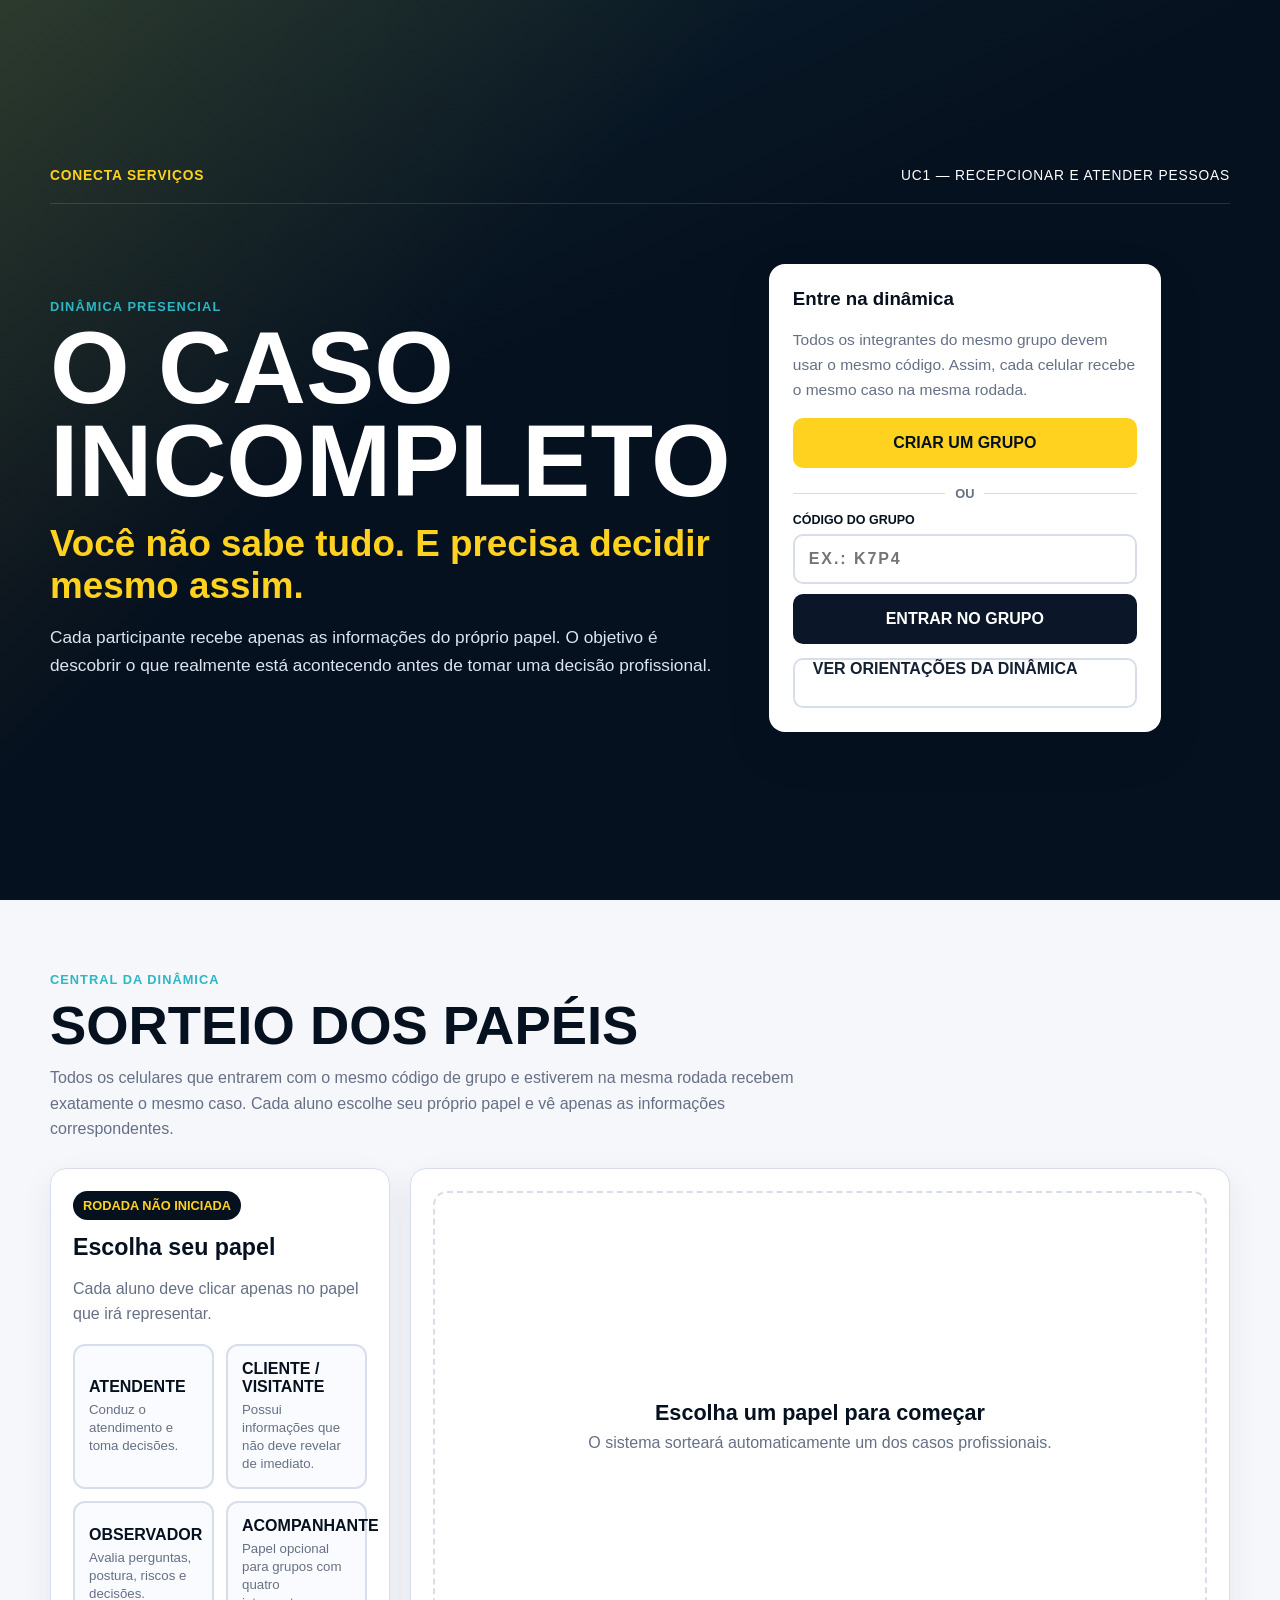
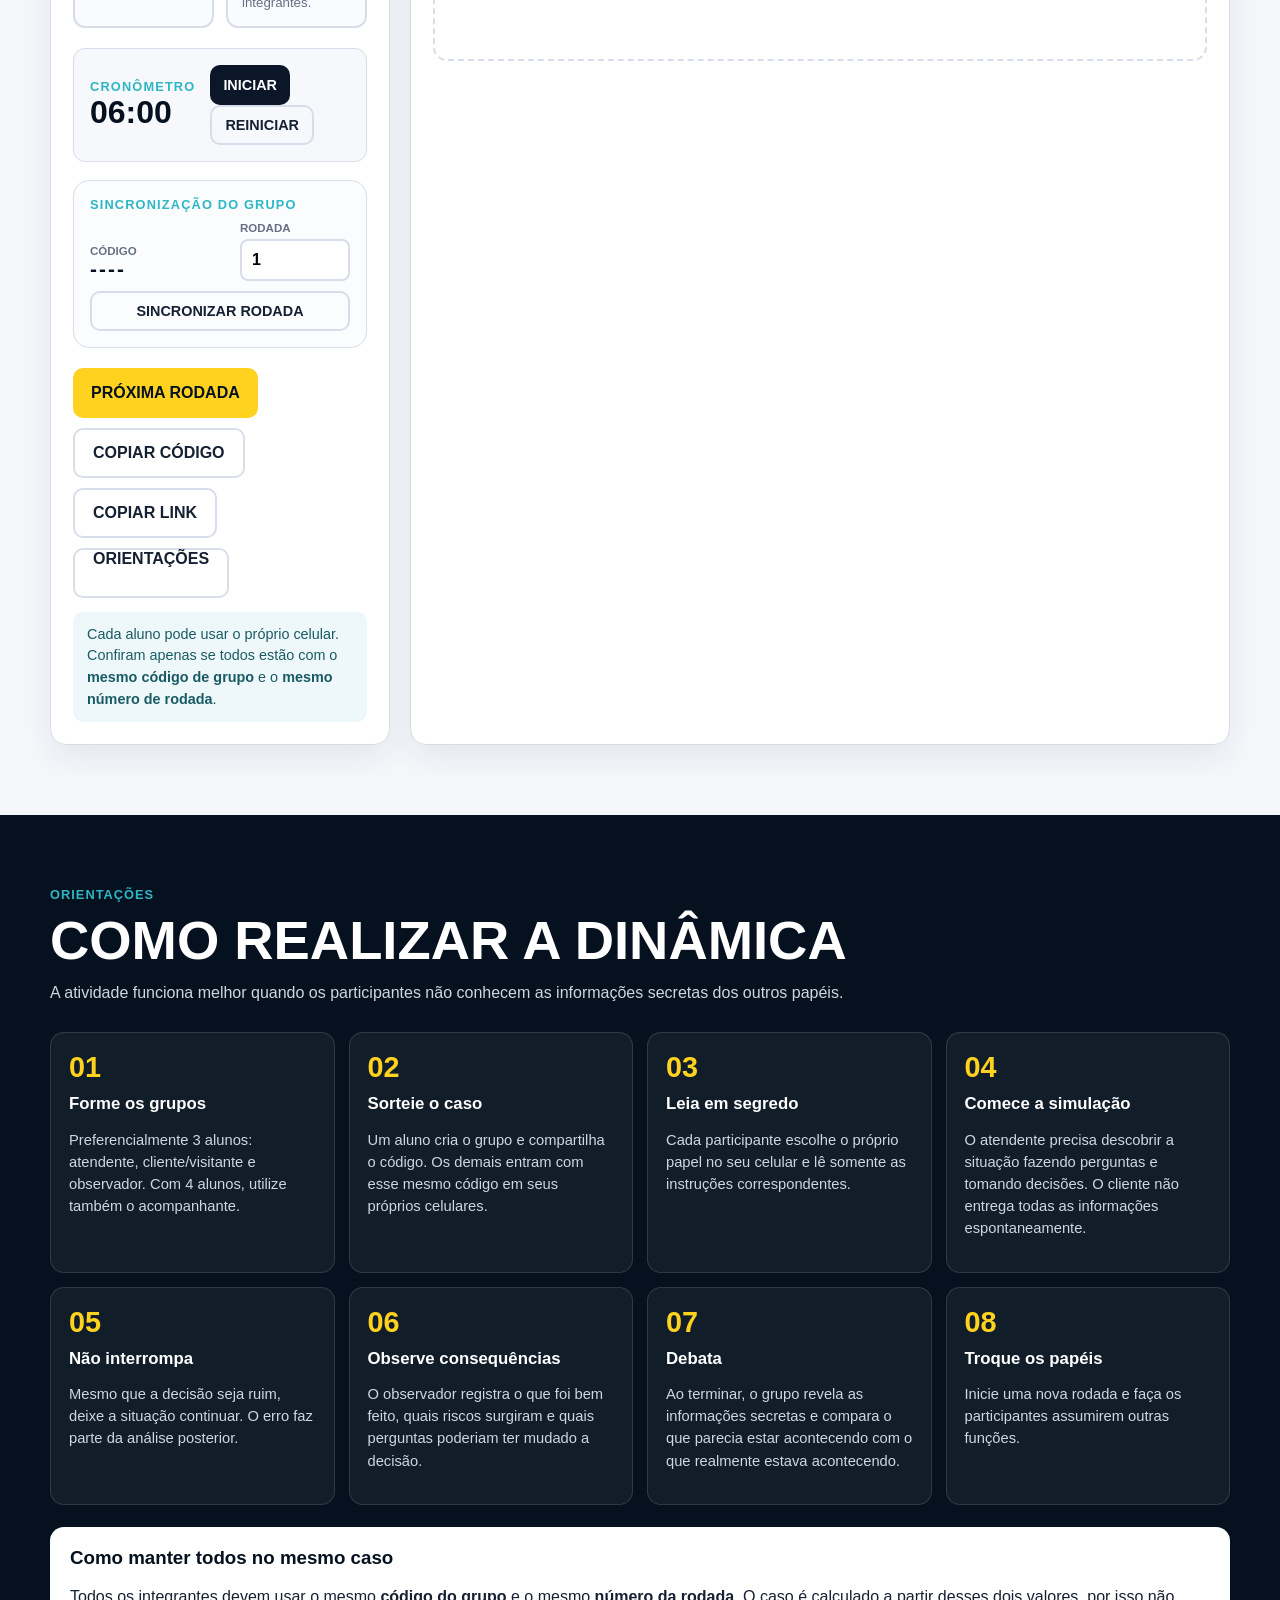
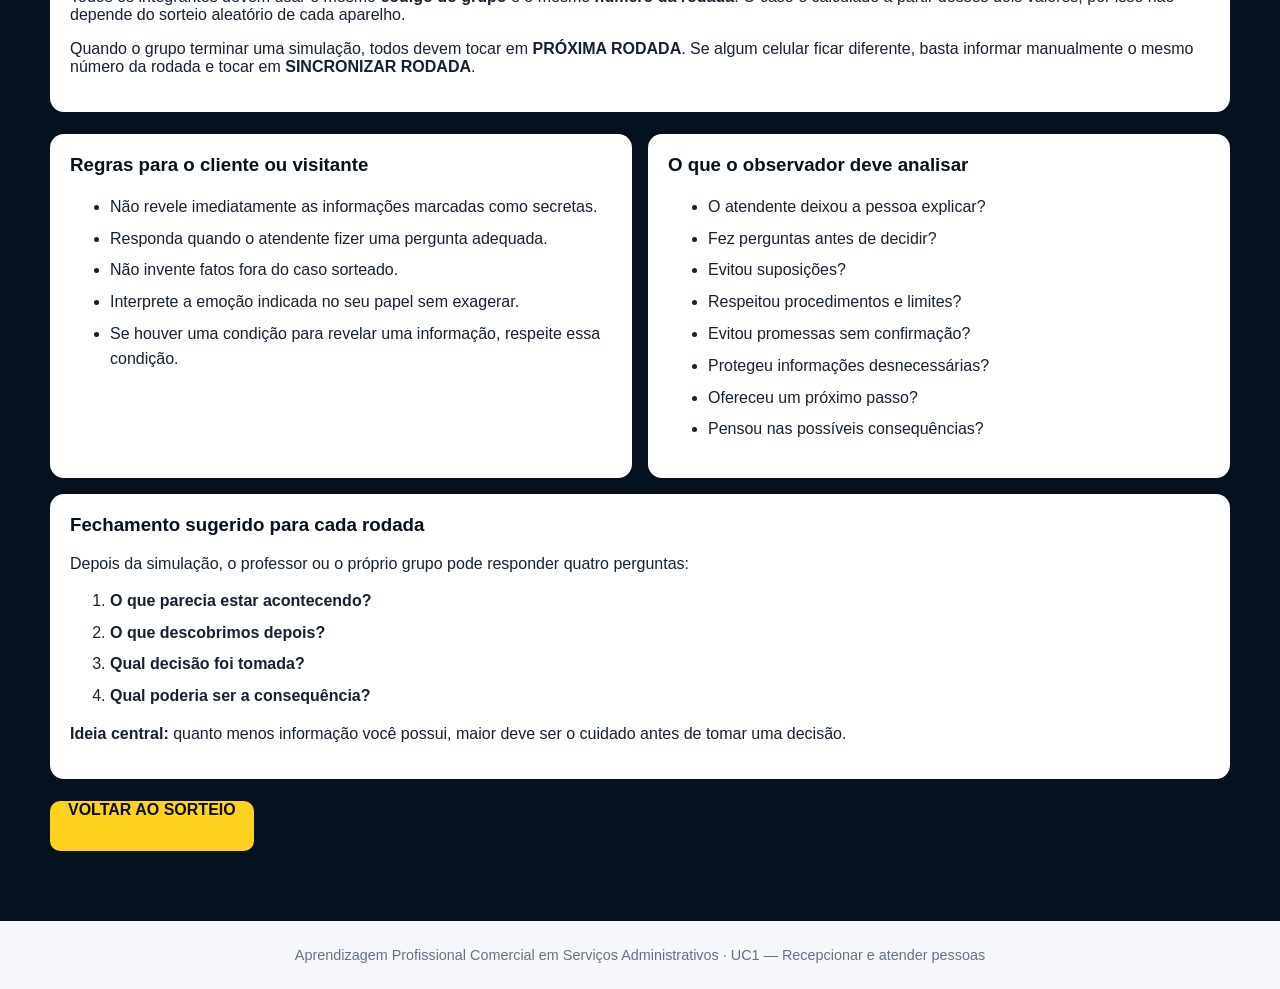
==== commit 73326f19: "enviando segunda versão dinamica 01" ====
--- a/dinamica1_uc1.html
+++ b/dinamica1_uc1.html
@@ -407,12 +407,41 @@
         </p>
       </div>
 
-      <aside class="hero-card">
-        <h3>Como começar</h3>
-        <p>Um integrante inicia uma nova rodada. Depois, cada aluno escolhe o próprio papel e lê somente as instruções que aparecerem na tela.</p>
-        <div class="hero-actions">
-          <a href="#sorteio" class="btn btn-primary">IR PARA O SORTEIO</a>
-          <a href="#orientacoes" class="btn btn-dark">VER ORIENTAÇÕES DA DINÂMICA</a>
+      <aside class="hero-card" id="acessoGrupo">
+        <h3>Entre na dinâmica</h3>
+        <p>Todos os integrantes do mesmo grupo devem usar o mesmo código. Assim, cada celular recebe o mesmo caso na mesma rodada.</p>
+
+        <div id="painelEntrada">
+          <button id="btnCriarGrupo" class="btn btn-primary" style="width:100%;margin-bottom:12px;">CRIAR UM GRUPO</button>
+
+          <div style="display:flex;align-items:center;gap:10px;margin:6px 0 12px;">
+            <div style="height:1px;background:var(--line);flex:1;"></div>
+            <span style="color:var(--muted);font-weight:800;font-size:.8rem;">OU</span>
+            <div style="height:1px;background:var(--line);flex:1;"></div>
+          </div>
+
+          <label for="codigoGrupoInput" style="display:block;font-size:.78rem;font-weight:900;color:var(--navy);margin-bottom:7px;">CÓDIGO DO GRUPO</label>
+          <input id="codigoGrupoInput" maxlength="6" placeholder="Ex.: K7P4"
+            style="width:100%;height:50px;border:2px solid var(--line);border-radius:10px;padding:0 14px;font:inherit;text-transform:uppercase;font-weight:900;letter-spacing:.12em;">
+          <button id="btnEntrarGrupo" class="btn btn-dark" style="width:100%;margin-top:10px;">ENTRAR NO GRUPO</button>
+        </div>
+
+        <div id="painelGrupoAtivo" style="display:none;">
+          <div style="padding:16px;border:2px solid var(--yellow);border-radius:12px;background:#fff9dc;text-align:center;">
+            <span style="display:block;font-size:.72rem;font-weight:900;color:var(--muted);text-transform:uppercase;">Grupo atual</span>
+            <strong id="grupoAtualHero" style="display:block;font-size:2.1rem;color:var(--navy);letter-spacing:.12em;margin:5px 0;">----</strong>
+            <span id="rodadaAtualHero" style="font-weight:900;color:var(--navy3);">Rodada 1</span>
+          </div>
+          <div class="hero-actions">
+            <button id="btnCopiarCodigoHero" class="btn btn-primary">COPIAR CÓDIGO</button>
+            <button id="btnCopiarLinkHero" class="btn btn-outline">COPIAR LINK DO GRUPO</button>
+            <a href="#sorteio" class="btn btn-dark">ESCOLHER MEU PAPEL</a>
+            <button id="btnTrocarGrupoHero" class="btn btn-outline">TROCAR DE GRUPO</button>
+          </div>
+        </div>
+
+        <div class="hero-actions" style="margin-top:14px;">
+          <a href="#orientacoes" class="btn btn-outline">VER ORIENTAÇÕES DA DINÂMICA</a>
         </div>
       </aside>
     </div>
@@ -424,8 +453,8 @@
     <span>Central da dinâmica</span>
     <h2>Sorteio dos papéis</h2>
     <p>
-      O primeiro papel escolhido em uma nova rodada sorteia automaticamente um cenário.
-      Os demais participantes do mesmo grupo recebem informações diferentes, mas pertencentes ao mesmo caso.
+      Todos os celulares que entrarem com o mesmo código de grupo e estiverem na mesma rodada recebem exatamente o mesmo caso.
+      Cada aluno escolhe seu próprio papel e vê apenas as informações correspondentes.
     </p>
   </div>
 
@@ -465,13 +494,31 @@
         </div>
       </div>
 
+      <div class="panel" style="box-shadow:none;margin-top:18px;padding:16px;background:#fbfcfe;">
+        <div class="eyebrow">Sincronização do grupo</div>
+        <div style="display:grid;grid-template-columns:1fr 110px;gap:10px;align-items:end;margin-top:10px;">
+          <div>
+            <span style="display:block;color:var(--muted);font-size:.72rem;font-weight:900;text-transform:uppercase;">Código</span>
+            <strong id="grupoAtualLateral" style="font-size:1.3rem;color:var(--navy);letter-spacing:.1em;">----</strong>
+          </div>
+          <div>
+            <label for="rodadaManual" style="display:block;color:var(--muted);font-size:.72rem;font-weight:900;text-transform:uppercase;margin-bottom:5px;">Rodada</label>
+            <input id="rodadaManual" type="number" min="1" value="1"
+              style="width:100%;height:42px;border:2px solid var(--line);border-radius:8px;padding:0 10px;font:inherit;font-weight:900;">
+          </div>
+        </div>
+        <button id="btnAplicarRodada" class="btn btn-outline btn-small" style="width:100%;margin-top:10px;">SINCRONIZAR RODADA</button>
+      </div>
+
       <div class="action-row">
-        <button id="novaRodada" class="btn btn-primary">NOVA RODADA</button>
+        <button id="novaRodada" class="btn btn-primary">PRÓXIMA RODADA</button>
+        <button id="btnCopiarCodigo" class="btn btn-outline">COPIAR CÓDIGO</button>
+        <button id="btnCopiarLink" class="btn btn-outline">COPIAR LINK</button>
         <a href="#orientacoes" class="btn btn-outline">ORIENTAÇÕES</a>
       </div>
 
       <div class="notice">
-        Para manter o sigilo, leia seu papel, clique em <strong>OCULTAR PAPEL</strong> e passe o dispositivo para o próximo participante.
+        Cada aluno pode usar o próprio celular. Confiram apenas se todos estão com o <strong>mesmo código de grupo</strong> e o <strong>mesmo número de rodada</strong>.
       </div>
     </aside>
 
@@ -536,13 +583,13 @@
       <article class="step">
         <strong>02</strong>
         <h3>Sorteie o caso</h3>
-        <p>O primeiro aluno que selecionar um papel inicia automaticamente um caso aleatório para todo o grupo.</p>
+        <p>Um aluno cria o grupo e compartilha o código. Os demais entram com esse mesmo código em seus próprios celulares.</p>
       </article>
 
       <article class="step">
         <strong>03</strong>
         <h3>Leia em segredo</h3>
-        <p>Cada participante lê apenas suas próprias instruções e depois oculta a tela antes de passar o dispositivo.</p>
+        <p>Cada participante escolhe o próprio papel no seu celular e lê somente as instruções correspondentes.</p>
       </article>
 
       <article class="step">
@@ -574,6 +621,12 @@
         <h3>Troque os papéis</h3>
         <p>Inicie uma nova rodada e faça os participantes assumirem outras funções.</p>
       </article>
+    </div>
+
+    <div class="rules-card" style="margin-top:22px">
+      <h3>Como manter todos no mesmo caso</h3>
+      <p>Todos os integrantes devem usar o mesmo <strong>código do grupo</strong> e o mesmo <strong>número da rodada</strong>. O caso é calculado a partir desses dois valores, por isso não depende do sorteio aleatório de cada aparelho.</p>
+      <p>Quando o grupo terminar uma simulação, todos devem tocar em <strong>PRÓXIMA RODADA</strong>. Se algum celular ficar diferente, basta informar manualmente o mesmo número da rodada e tocar em <strong>SINCRONIZAR RODADA</strong>.</p>
     </div>
 
     <div class="rules-grid">
@@ -1143,6 +1196,8 @@
 
 let rodadaAtual = null;
 let papelAtual = null;
+let codigoGrupo = "";
+let numeroRodada = 1;
 let timerSegundos = 360;
 let timerIntervalo = null;
 let timerRodando = false;
@@ -1158,27 +1213,218 @@
 const codigoRodada = document.getElementById("codigoRodada");
 const timerEl = document.getElementById("timer");
 
-function aleatorio(lista){
-  return lista[Math.floor(Math.random()*lista.length)];
-}
-
-function novaRodada(forcarDiferente=false){
-  let novo = aleatorio(cenarios);
-  if(forcarDiferente && rodadaAtual && cenarios.length > 1){
-    while(novo.id === rodadaAtual.id) novo = aleatorio(cenarios);
-  }
-  rodadaAtual = novo;
+function normalizarCodigo(valor){
+  return String(valor || "")
+    .toUpperCase()
+    .replace(/[^A-Z0-9]/g,"")
+    .slice(0,6);
+}
+
+function gerarCodigoGrupo(){
+  const caracteres = "ABCDEFGHJKLMNPQRSTUVWXYZ23456789";
+  let saida = "";
+  if(window.crypto && window.crypto.getRandomValues){
+    const valores = new Uint32Array(4);
+    window.crypto.getRandomValues(valores);
+    valores.forEach(v => saida += caracteres[v % caracteres.length]);
+  }else{
+    for(let i=0;i<4;i++) saida += caracteres[Math.floor(Math.random()*caracteres.length)];
+  }
+  return saida;
+}
+
+function hashTexto(texto){
+  let h = 2166136261 >>> 0;
+  for(let i=0;i<texto.length;i++){
+    h ^= texto.charCodeAt(i);
+    h = Math.imul(h, 16777619);
+  }
+  return h >>> 0;
+}
+
+function randomSeed(seed){
+  let t = seed >>> 0;
+  return function(){
+    t += 0x6D2B79F5;
+    let r = t;
+    r = Math.imul(r ^ (r >>> 15), r | 1);
+    r ^= r + Math.imul(r ^ (r >>> 7), r | 61);
+    return ((r ^ (r >>> 14)) >>> 0) / 4294967296;
+  };
+}
+
+function ordemDeterministicaDoGrupo(codigo){
+  const indices = cenarios.map((_,i)=>i);
+  const rnd = randomSeed(hashTexto("grupo:" + codigo));
+  for(let i=indices.length-1;i>0;i--){
+    const j = Math.floor(rnd()*(i+1));
+    [indices[i],indices[j]] = [indices[j],indices[i]];
+  }
+  return indices;
+}
+
+function obterCenarioDoGrupo(codigo, rodada){
+  const ordem = ordemDeterministicaDoGrupo(codigo);
+  const ciclo = Math.floor((rodada - 1) / ordem.length);
+  const posicao = (rodada - 1) % ordem.length;
+
+  // A cada ciclo completo, usa uma nova ordem determinística,
+  // mantendo todos os dispositivos sincronizados.
+  if(ciclo === 0) return cenarios[ordem[posicao]];
+
+  const indices = cenarios.map((_,i)=>i);
+  const rnd = randomSeed(hashTexto(`grupo:${codigo}:ciclo:${ciclo}`));
+  for(let i=indices.length-1;i>0;i--){
+    const j = Math.floor(rnd()*(i+1));
+    [indices[i],indices[j]] = [indices[j],indices[i]];
+  }
+  return cenarios[indices[posicao]];
+}
+
+function atualizarURL(){
+  try{
+    const url = new URL(window.location.href);
+    if(codigoGrupo) url.searchParams.set("grupo", codigoGrupo);
+    else url.searchParams.delete("grupo");
+    url.searchParams.set("rodada", String(numeroRodada));
+    history.replaceState(null,"",url.toString());
+  }catch(e){}
+}
+
+function linkCompartilhavel(){
+  try{
+    const url = new URL(window.location.href);
+    url.searchParams.set("grupo",codigoGrupo);
+    url.searchParams.set("rodada",String(numeroRodada));
+    url.hash = "sorteio";
+    return url.toString();
+  }catch(e){
+    return window.location.href;
+  }
+}
+
+async function copiarTexto(texto, mensagem){
+  try{
+    await navigator.clipboard.writeText(texto);
+    aviso(mensagem);
+  }catch(e){
+    const area = document.createElement("textarea");
+    area.value = texto;
+    document.body.appendChild(area);
+    area.select();
+    document.execCommand("copy");
+    area.remove();
+    aviso(mensagem);
+  }
+}
+
+function aviso(msg){
+  const antigo = document.getElementById("avisoFlutuante");
+  if(antigo) antigo.remove();
+  const el = document.createElement("div");
+  el.id = "avisoFlutuante";
+  el.textContent = msg;
+  el.style.cssText = "position:fixed;right:18px;bottom:18px;z-index:9999;background:#06111f;color:white;padding:14px 16px;border-radius:10px;box-shadow:0 12px 30px rgba(0,0,0,.25);font-weight:800;";
+  document.body.appendChild(el);
+  setTimeout(()=>el.remove(),2200);
+}
+
+function definirGrupo(codigo, rodada=1, rolar=true){
+  codigo = normalizarCodigo(codigo);
+  if(codigo.length < 3){
+    aviso("Digite um código de grupo válido.");
+    return;
+  }
+  codigoGrupo = codigo;
+  numeroRodada = Math.max(1, parseInt(rodada,10) || 1);
+  localStorage.setItem("casoIncompleto.codigoGrupo",codigoGrupo);
+  localStorage.setItem("casoIncompleto.rodada",String(numeroRodada));
+  atualizarURL();
+  atualizarPainelGrupo();
+  carregarRodada();
+  if(rolar) document.getElementById("sorteio").scrollIntoView({behavior:"smooth"});
+}
+
+function sairDoGrupo(){
+  codigoGrupo = "";
+  numeroRodada = 1;
+  rodadaAtual = null;
   papelAtual = null;
-  codigoRodada.textContent = `RODADA ${novo.id} · ${novo.titulo.toUpperCase()}`;
+  localStorage.removeItem("casoIncompleto.codigoGrupo");
+  localStorage.removeItem("casoIncompleto.rodada");
+  atualizarURL();
+  atualizarPainelGrupo();
+  codigoRodada.textContent = "ENTRE EM UM GRUPO";
+  placeholder.style.display = "grid";
+  placeholder.innerHTML = "<div><strong>Entre em um grupo primeiro</strong><span>Use o código compartilhado pelo seu grupo para receber o mesmo caso.</span></div>";
+  secretCard.classList.remove("visible");
+  cover.classList.remove("visible");
+  document.getElementById("acessoGrupo").scrollIntoView({behavior:"smooth"});
+}
+
+function atualizarPainelGrupo(){
+  const ativo = Boolean(codigoGrupo);
+  document.getElementById("painelEntrada").style.display = ativo ? "none" : "block";
+  document.getElementById("painelGrupoAtivo").style.display = ativo ? "block" : "none";
+
+  if(ativo){
+    document.getElementById("grupoAtualHero").textContent = codigoGrupo;
+    document.getElementById("rodadaAtualHero").textContent = `Rodada ${numeroRodada}`;
+    document.getElementById("grupoAtualLateral").textContent = codigoGrupo;
+    document.getElementById("rodadaManual").value = numeroRodada;
+  }
+}
+
+function carregarRodada(){
+  if(!codigoGrupo){
+    codigoRodada.textContent = "ENTRE EM UM GRUPO";
+    return;
+  }
+  rodadaAtual = obterCenarioDoGrupo(codigoGrupo,numeroRodada);
+  papelAtual = null;
+  codigoRodada.textContent = `GRUPO ${codigoGrupo} · RODADA ${numeroRodada}`;
+  document.getElementById("rodadaAtualHero").textContent = `Rodada ${numeroRodada}`;
+  document.getElementById("rodadaManual").value = numeroRodada;
   document.querySelectorAll(".role-btn").forEach(b=>b.classList.remove("active"));
   placeholder.style.display = "grid";
+  placeholder.innerHTML = `<div><strong>Caso preparado para o grupo ${codigoGrupo}</strong><span>Rodada ${numeroRodada}. Escolha apenas o seu papel. O nome do caso só aparece depois da escolha.</span></div>`;
   secretCard.classList.remove("visible");
   cover.classList.remove("visible");
   reiniciarTimer();
+  localStorage.setItem("casoIncompleto.rodada",String(numeroRodada));
+  atualizarURL();
+}
+
+function proximaRodada(){
+  if(!codigoGrupo){
+    aviso("Entre em um grupo antes de iniciar a rodada.");
+    document.getElementById("acessoGrupo").scrollIntoView({behavior:"smooth"});
+    return;
+  }
+  numeroRodada += 1;
+  carregarRodada();
+  aviso(`Grupo ${codigoGrupo}: rodada ${numeroRodada}.`);
+}
+
+function sincronizarRodada(){
+  if(!codigoGrupo){
+    aviso("Entre em um grupo primeiro.");
+    return;
+  }
+  const valor = Math.max(1,parseInt(document.getElementById("rodadaManual").value,10)||1);
+  numeroRodada = valor;
+  carregarRodada();
+  aviso(`Sincronizado na rodada ${numeroRodada}.`);
 }
 
 function iniciarRodadaSeNecessario(){
-  if(!rodadaAtual) novaRodada();
+  if(!codigoGrupo){
+    aviso("Entre ou crie um grupo antes de escolher o papel.");
+    document.getElementById("acessoGrupo").scrollIntoView({behavior:"smooth"});
+    return false;
+  }
+  if(!rodadaAtual) carregarRodada();
+  return true;
 }
 
 function tituloPapel(role){
@@ -1196,7 +1442,7 @@
 }
 
 function revelarPapel(role){
-  iniciarRodadaSeNecessario();
+  if(!iniciarRodadaSeNecessario()) return;
   papelAtual = role;
   const dados = rodadaAtual[role];
 
@@ -1206,7 +1452,7 @@
 
   papelTag.textContent = tituloPapel(role);
   papelTitulo.textContent = rodadaAtual.titulo;
-  cenarioTag.textContent = `CASO ${rodadaAtual.id}`;
+  cenarioTag.textContent = `GRUPO ${codigoGrupo} · RODADA ${numeroRodada}`;
   situacaoTexto.textContent = rodadaAtual.situacao;
 
   let blocos = "";
@@ -1290,6 +1536,7 @@
 function voltarEscolha(){
   cover.classList.remove("visible");
   placeholder.style.display = "grid";
+  placeholder.innerHTML = `<div><strong>Grupo ${codigoGrupo} · Rodada ${numeroRodada}</strong><span>Escolha outro papel do mesmo caso.</span></div>`;
   document.querySelectorAll(".role-btn").forEach(b=>b.classList.remove("active"));
 }
 
@@ -1335,22 +1582,80 @@
   document.getElementById("btnTimer").textContent = "INICIAR";
 }
 
+function iniciarPelosParametros(){
+  const params = new URLSearchParams(window.location.search);
+  const grupoURL = normalizarCodigo(params.get("grupo"));
+  const rodadaURL = Math.max(1,parseInt(params.get("rodada"),10)||1);
+
+  if(grupoURL){
+    definirGrupo(grupoURL,rodadaURL,false);
+    return;
+  }
+
+  const salvo = normalizarCodigo(localStorage.getItem("casoIncompleto.codigoGrupo"));
+  const rodadaSalva = Math.max(1,parseInt(localStorage.getItem("casoIncompleto.rodada"),10)||1);
+  if(salvo) definirGrupo(salvo,rodadaSalva,false);
+  else atualizarPainelGrupo();
+}
+
 document.querySelectorAll(".role-btn").forEach(btn=>{
   btn.addEventListener("click",()=>revelarPapel(btn.dataset.role));
 });
 
-document.getElementById("novaRodada").addEventListener("click",()=>novaRodada(true));
+document.getElementById("btnCriarGrupo").addEventListener("click",()=>{
+  definirGrupo(gerarCodigoGrupo(),1,true);
+});
+
+document.getElementById("codigoGrupoInput").addEventListener("input",(e)=>{
+  e.target.value = normalizarCodigo(e.target.value);
+});
+
+document.getElementById("codigoGrupoInput").addEventListener("keydown",(e)=>{
+  if(e.key === "Enter"){
+    e.preventDefault();
+    definirGrupo(e.target.value,1,true);
+  }
+});
+
+document.getElementById("btnEntrarGrupo").addEventListener("click",()=>{
+  definirGrupo(document.getElementById("codigoGrupoInput").value,1,true);
+});
+
+document.getElementById("btnTrocarGrupoHero").addEventListener("click",sairDoGrupo);
+
+document.getElementById("btnCopiarCodigoHero").addEventListener("click",()=>{
+  if(codigoGrupo) copiarTexto(codigoGrupo,`Código ${codigoGrupo} copiado.`);
+});
+document.getElementById("btnCopiarCodigo").addEventListener("click",()=>{
+  if(codigoGrupo) copiarTexto(codigoGrupo,`Código ${codigoGrupo} copiado.`);
+});
+document.getElementById("btnCopiarLinkHero").addEventListener("click",()=>{
+  if(codigoGrupo) copiarTexto(linkCompartilhavel(),"Link do grupo copiado.");
+});
+document.getElementById("btnCopiarLink").addEventListener("click",()=>{
+  if(codigoGrupo) copiarTexto(linkCompartilhavel(),"Link do grupo copiado.");
+});
+
+document.getElementById("novaRodada").addEventListener("click",proximaRodada);
+document.getElementById("btnAplicarRodada").addEventListener("click",sincronizarRodada);
 document.getElementById("ocultarPapel").addEventListener("click",ocultarPapel);
 document.getElementById("voltarEscolha").addEventListener("click",voltarEscolha);
+
+// Mantém o botão por compatibilidade com a interface, mas agora ele avança a rodada
+// de todo o grupo de forma determinística, em vez de sortear um caso independente.
+document.getElementById("sortearOutroMesmoPapel").textContent = "PRÓXIMA RODADA";
 document.getElementById("sortearOutroMesmoPapel").addEventListener("click",()=>{
   const role = papelAtual;
-  novaRodada(true);
+  proximaRodada();
   if(role) revelarPapel(role);
 });
+
 document.getElementById("btnTimer").addEventListener("click",iniciarPararTimer);
 document.getElementById("btnResetTimer").addEventListener("click",reiniciarTimer);
 
 atualizarTimer();
+iniciarPelosParametros();
+
 </script>
 </body>
 </html>
